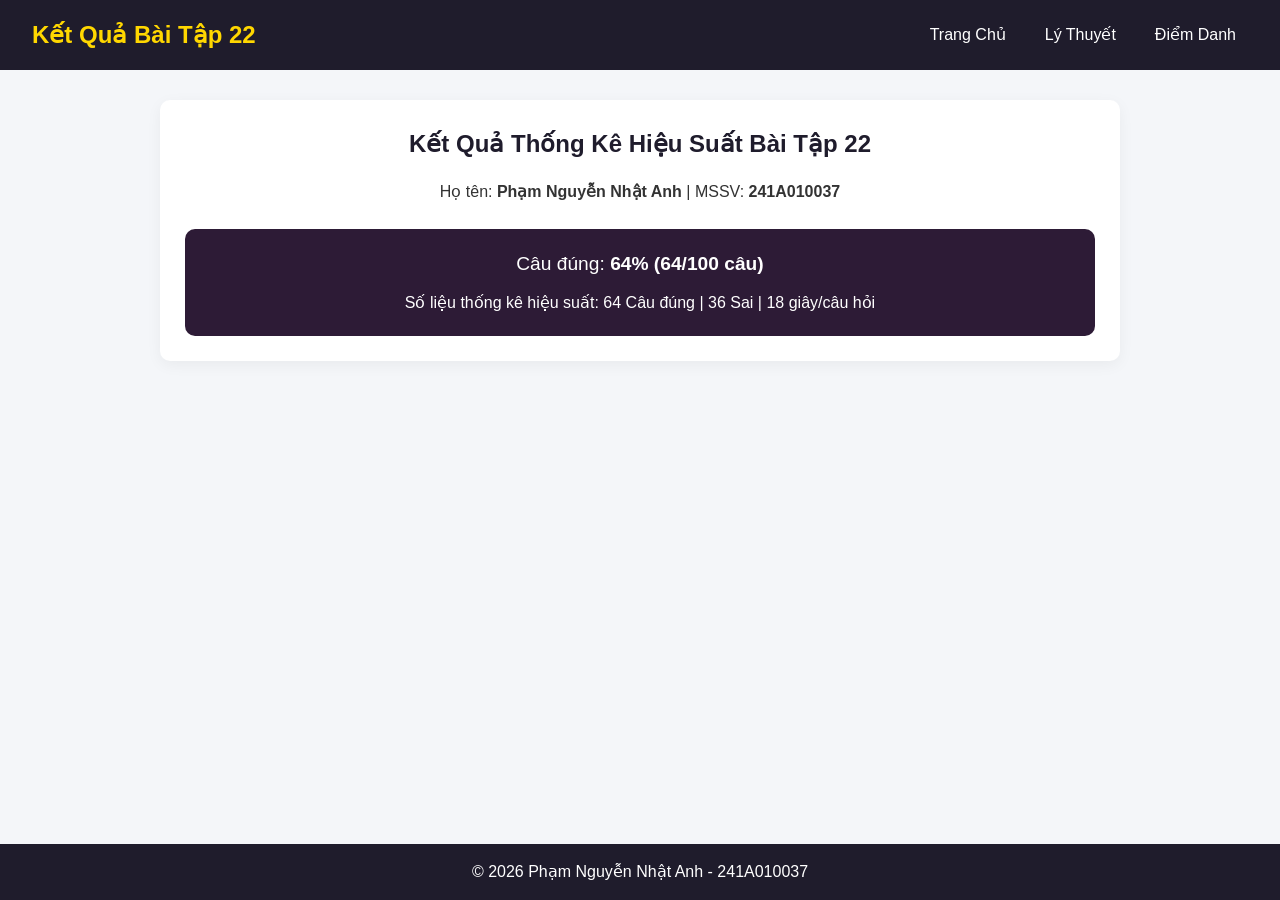
==== baitap22.html @ 94f72275 "Create baitap22.html" ====
<!DOCTYPE html>
<html lang="vi">
<head>
    <meta charset="UTF-8">
    <meta name="viewport" content="width=device-width, initial-scale=1.0">
    <title>Kết Quả Bài Tập 22</title>
    <link rel="stylesheet" href="css/style.css">
</head>
<body>
    <header>
        <div class="logo">Kết Quả Bài Tập 22</div>
        <nav>
            <ul>
                <li><a href="index.html">Trang Chủ</a></li>
                <li><a href="about.html">Lý Thuyết</a></li>
                <li><a href="contact.html">Điểm Danh</a></li>
            </ul>
        </nav>
    </header>
    <main>
        <div class="card" style="text-align: center;">
            <h2>Kết Quả Thống Kê Hiệu Suất Bài Tập 22</h2>
            <p>Họ tên: <strong>Phạm Nguyễn Nhật Anh</strong> | MSSV: <strong>241A010037</strong></p>
            <div style="margin-top: 25px; background: #2d1b36; padding: 20px; border-radius: 10px; color: white;">
                <p style="font-size: 1.2rem; margin-bottom: 10px;">Câu đúng: <strong>64% (64/100 câu)</strong></p>
                <p>Số liệu thống kê hiệu suất: 64 Câu đúng | 36 Sai | 18 giây/câu hỏi</p>
            </div>
        </div>
    </main>
    <footer>
        <p>&copy; 2026 Phạm Nguyễn Nhật Anh - 241A010037</p>
    </footer>
</body>
</html>
---- css/style.css ----
* {
    box-sizing: border-box;
    margin: 0;
    padding: 0;
}
body {
    font-family: 'Segoe UI', Tahoma, Geneva, Verdana, sans-serif;
    background: #f4f6f9;
    color: #333;
    line-height: 1.6;
    display: flex;
    flex-direction: column;
    min-height: 100vh;
}
header {
    background: #1f1c2c;
    color: #fff;
    padding: 1rem 2rem;
    display: flex;
    justify-content: space-between;
    align-items: center;
    flex-wrap: wrap;
}
.logo {
    font-size: 1.5rem;
    font-weight: bold;
    color: #ffd700;
}
nav ul {
    list-style: none;
    display: flex;
    gap: 15px;
    flex-wrap: wrap;
}
nav a {
    color: #fff;
    text-decoration: none;
    padding: 6px 12px;
    border-radius: 4px;
    transition: background 0.3s;
}
nav a:hover, nav a.active {
    background: #ff4b2b;
}
main {
    flex: 1;
    max-width: 1000px;
    width: 100%;
    margin: 30px auto;
    padding: 0 20px;
}
.card {
    background: #fff;
    padding: 25px;
    border-radius: 10px;
    box-shadow: 0 4px 15px rgba(0,0,0,0.05);
    margin-bottom: 25px;
}
h1, h2 {
    color: #1f1c2c;
    margin-bottom: 15px;
}
.form-group {
    margin-bottom: 15px;
}
label {
    display: block;
    margin-bottom: 5px;
    font-weight: bold;
}
input[type="text"], input[type="email"], input[type="password"] {
    width: 100%;
    padding: 10px;
    border: 1px solid #ccc;
    border-radius: 5px;
}
button {
    background: #ff4b2b;
    color: white;
    border: none;
    padding: 10px 20px;
    border-radius: 5px;
    cursor: pointer;
    font-weight: bold;
}
button:hover {
    background: #ff416c;
}
.product-grid {
    display: grid;
    grid-template-columns: repeat(auto-fit, minmax(220px, 1fr));
    gap: 20px;
    margin-top: 20px;
}
.product-card {
    background: #fafafa;
    border: 1px solid #eee;
    border-radius: 8px;
    padding: 15px;
    text-align: center;
}
.timer-display {
    font-size: 3rem;
    font-weight: bold;
    text-align: center;
    color: #ff4b2b;
    margin: 20px 0;
}
.pulse {
    animation: pulseAnim 0.8s infinite alternate;
}
@keyframes pulseAnim {
    from { transform: scale(1); opacity: 1; }
    to { transform: scale(1.08); opacity: 0.8; }
}
footer {
    text-align: center;
    background: #1f1c2c;
    color: #fff;
    padding: 15px;
    margin-top: auto;
}
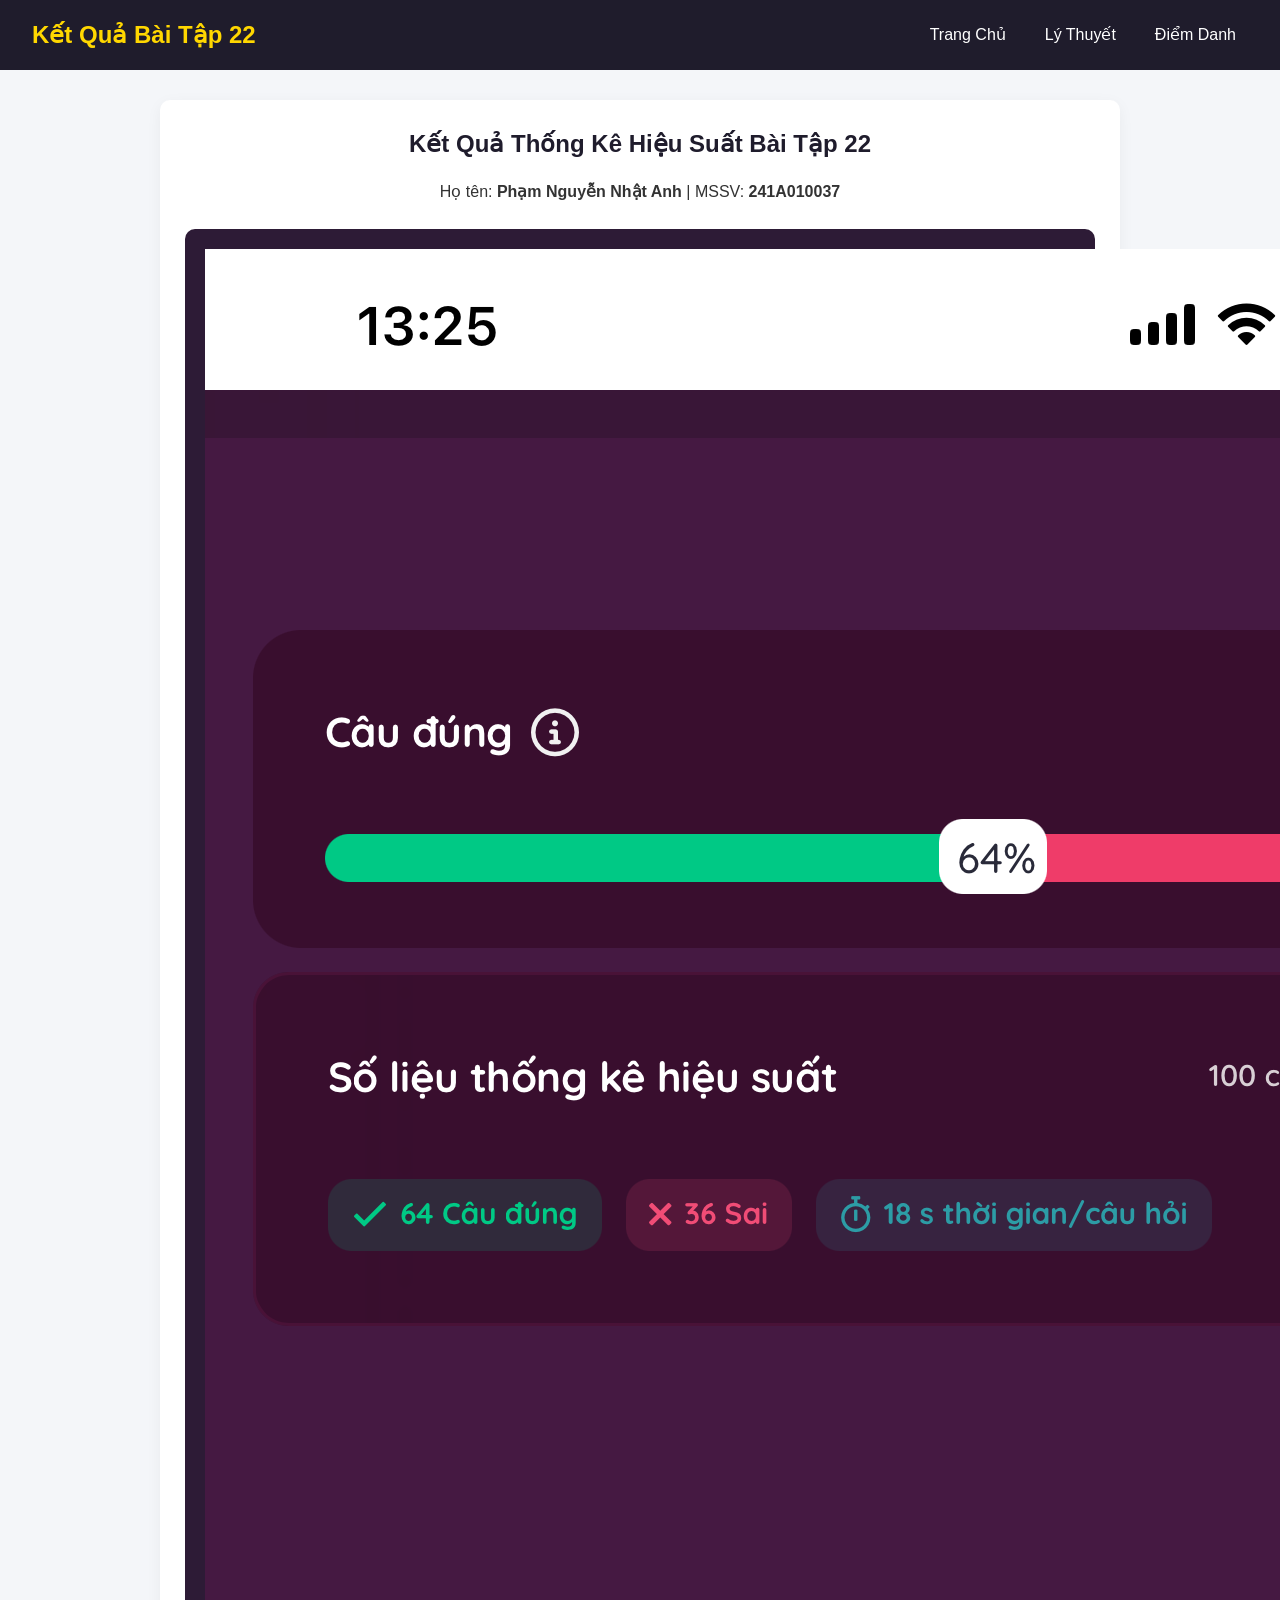
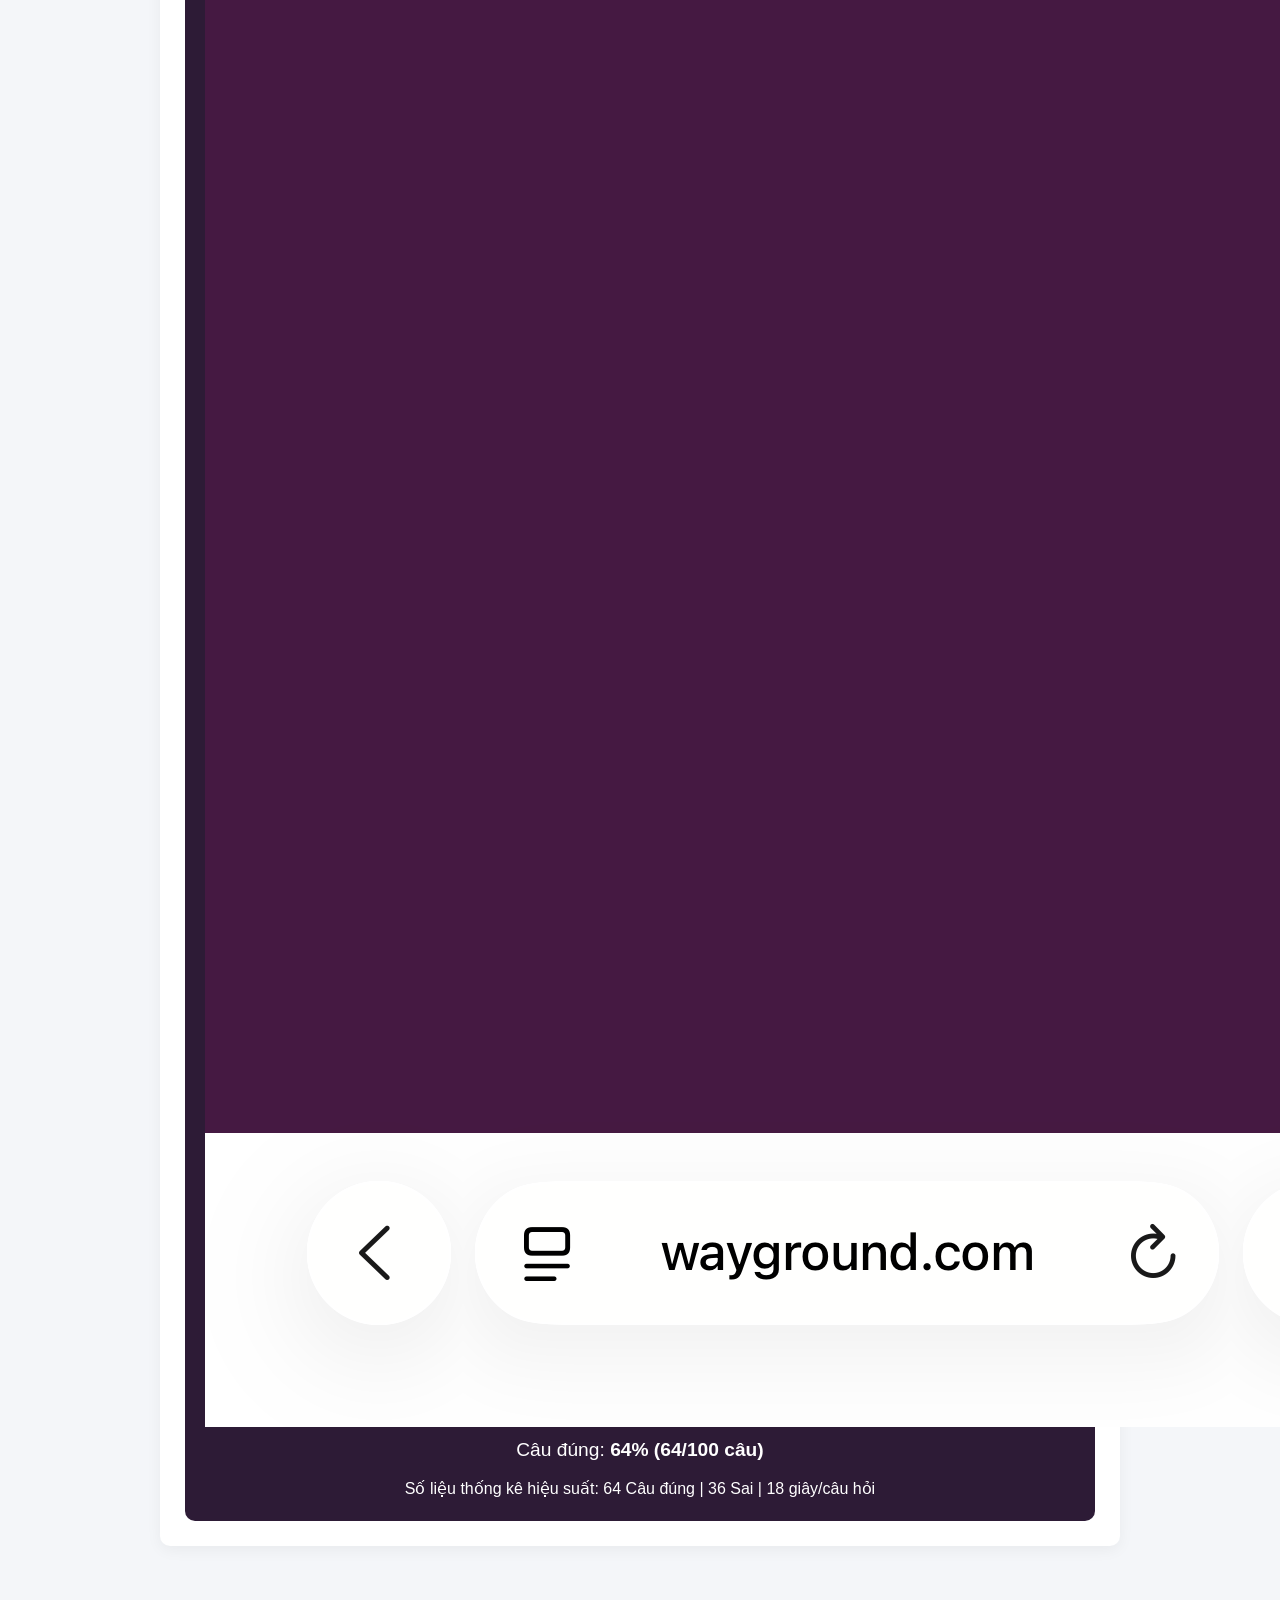
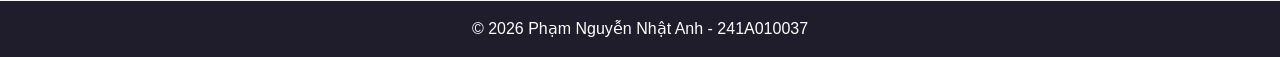
==== commit 99275d91: "Update baitap22.html" ====
--- a/baitap22.html
+++ b/baitap22.html
@@ -22,6 +22,7 @@
             <h2>Kết Quả Thống Kê Hiệu Suất Bài Tập 22</h2>
             <p>Họ tên: <strong>Phạm Nguyễn Nhật Anh</strong> | MSSV: <strong>241A010037</strong></p>
             <div style="margin-top: 25px; background: #2d1b36; padding: 20px; border-radius: 10px; color: white;">
+               <img src="IMG_8129.png" alt="Ket qua Bai 22" class="result-img">
                 <p style="font-size: 1.2rem; margin-bottom: 10px;">Câu đúng: <strong>64% (64/100 câu)</strong></p>
                 <p>Số liệu thống kê hiệu suất: 64 Câu đúng | 36 Sai | 18 giây/câu hỏi</p>
             </div>
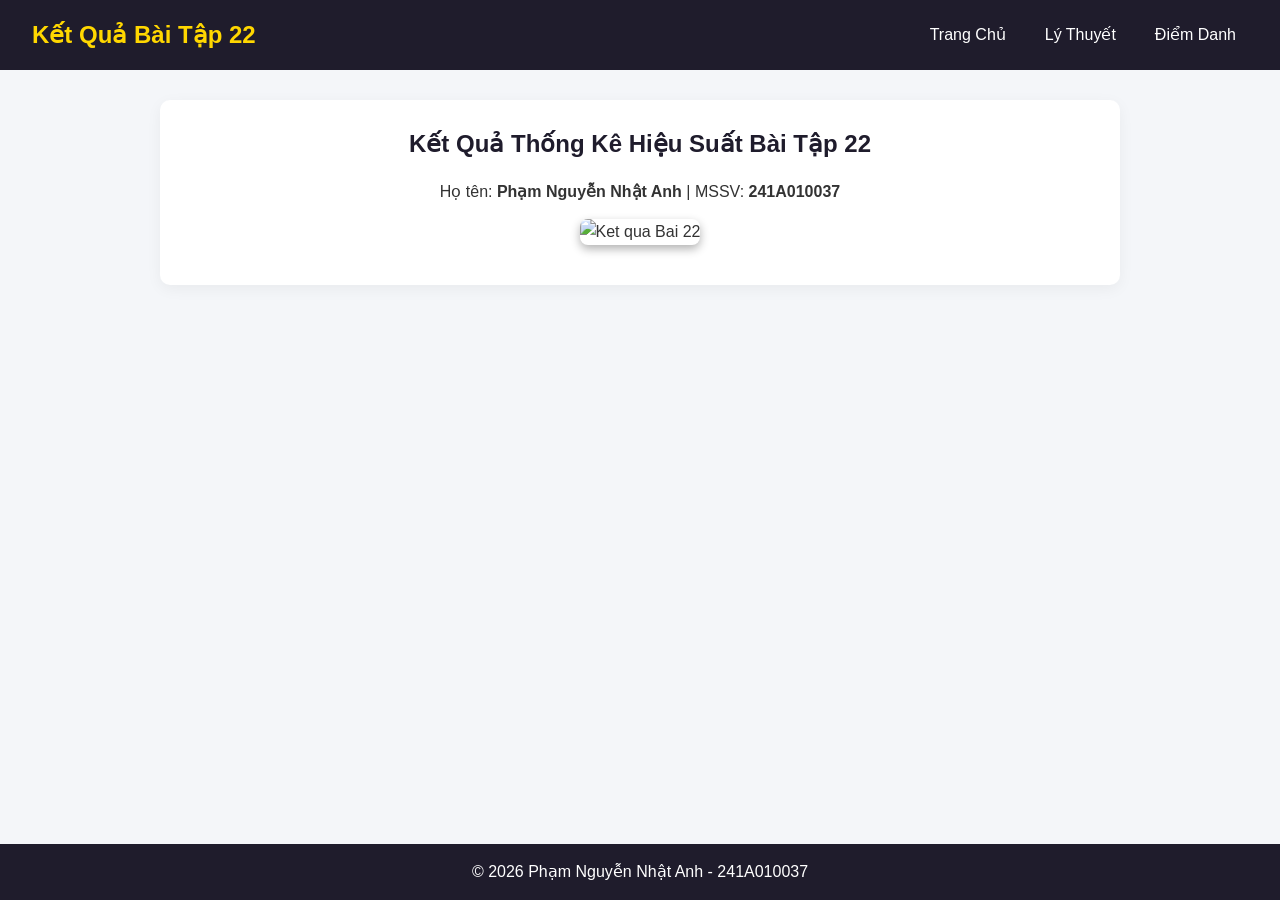
==== commit dffd2a9a: "Update baitap22.html" ====
--- a/baitap22.html
+++ b/baitap22.html
@@ -5,6 +5,19 @@
     <meta name="viewport" content="width=device-width, initial-scale=1.0">
     <title>Kết Quả Bài Tập 22</title>
     <link rel="stylesheet" href="css/style.css">
+    <style>
+        .result-img-container {
+            width: 100%;
+            max-width: 400px;
+            margin: 15px auto;
+        }
+        .result-img-container img {
+            width: 100%;
+            height: auto;
+            border-radius: 8px;
+            box-shadow: 0 4px 10px rgba(0,0,0,0.3);
+        }
+    </style>
 </head>
 <body>
     <header>
@@ -21,10 +34,9 @@
         <div class="card" style="text-align: center;">
             <h2>Kết Quả Thống Kê Hiệu Suất Bài Tập 22</h2>
             <p>Họ tên: <strong>Phạm Nguyễn Nhật Anh</strong> | MSSV: <strong>241A010037</strong></p>
-            <div style="margin-top: 25px; background: #2d1b36; padding: 20px; border-radius: 10px; color: white;">
-               <img src="IMG_8129.png" alt="Ket qua Bai 22" class="result-img">
-                <p style="font-size: 1.2rem; margin-bottom: 10px;">Câu đúng: <strong>64% (64/100 câu)</strong></p>
-                <p>Số liệu thống kê hiệu suất: 64 Câu đúng | 36 Sai | 18 giây/câu hỏi</p>
+            
+            <div class="result-img-container">
+                <img src="IMG_8129" alt="Ket qua Bai 22">
             </div>
         </div>
     </main>
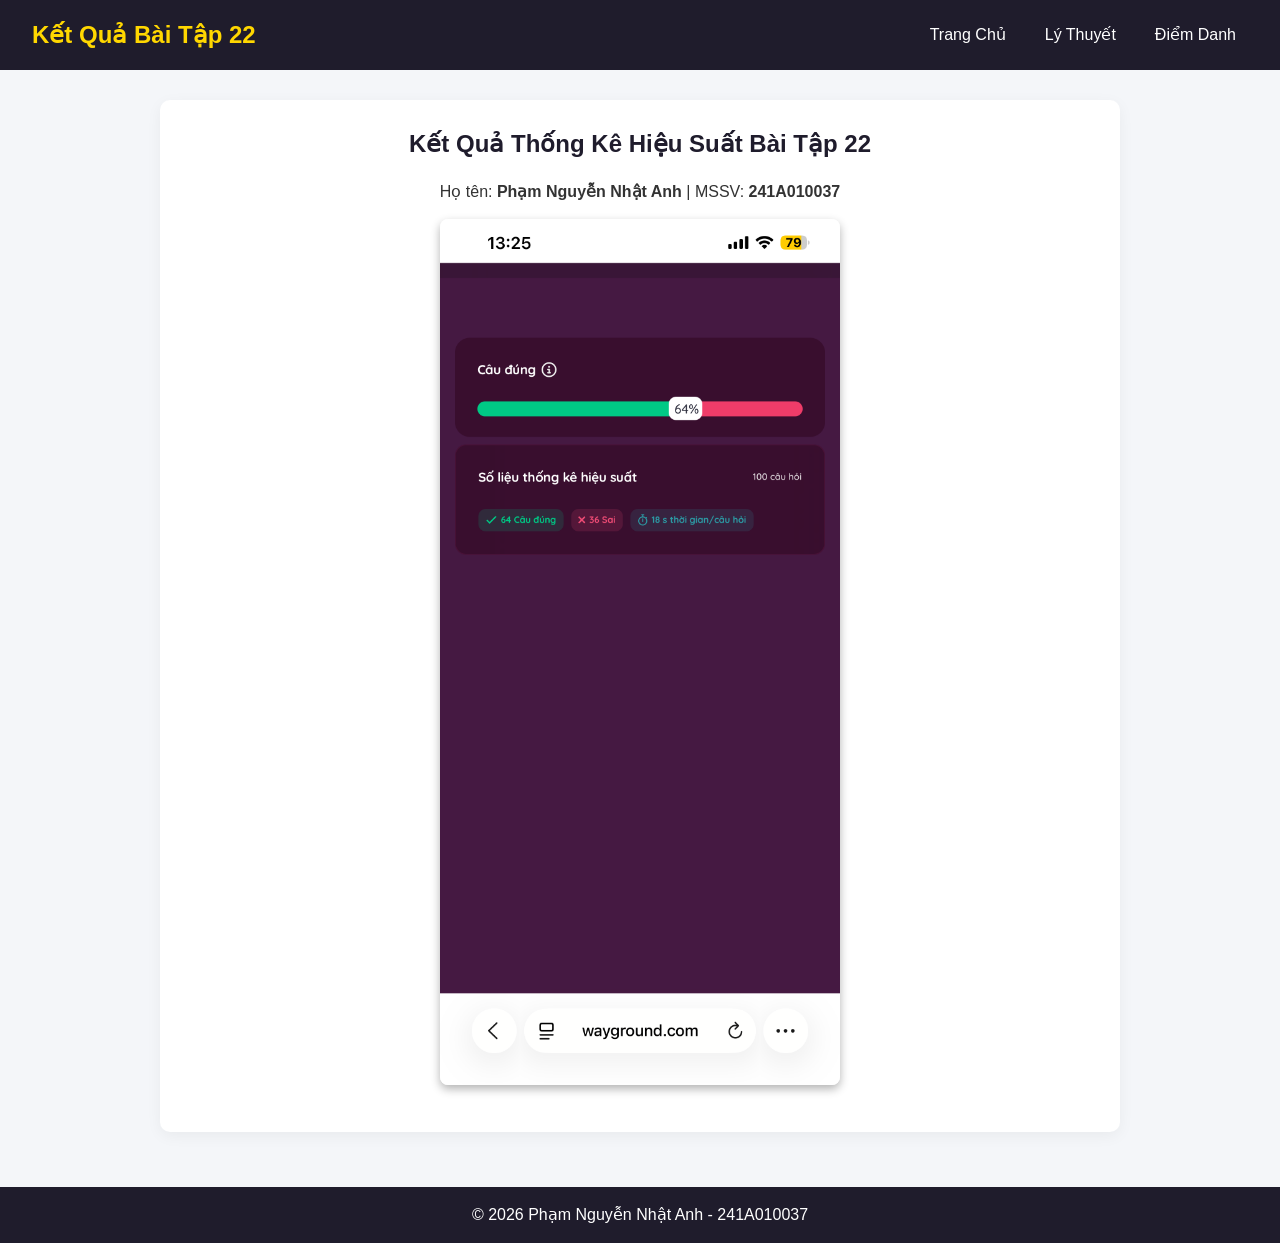
==== commit 8056b7e5: "Update baitap22.html" ====
--- a/baitap22.html
+++ b/baitap22.html
@@ -36,7 +36,7 @@
             <p>Họ tên: <strong>Phạm Nguyễn Nhật Anh</strong> | MSSV: <strong>241A010037</strong></p>
             
             <div class="result-img-container">
-                <img src="IMG_8129" alt="Ket qua Bai 22">
+                <img src="IMG_8129.png" alt="Ket qua Bai 22">
             </div>
         </div>
     </main>
